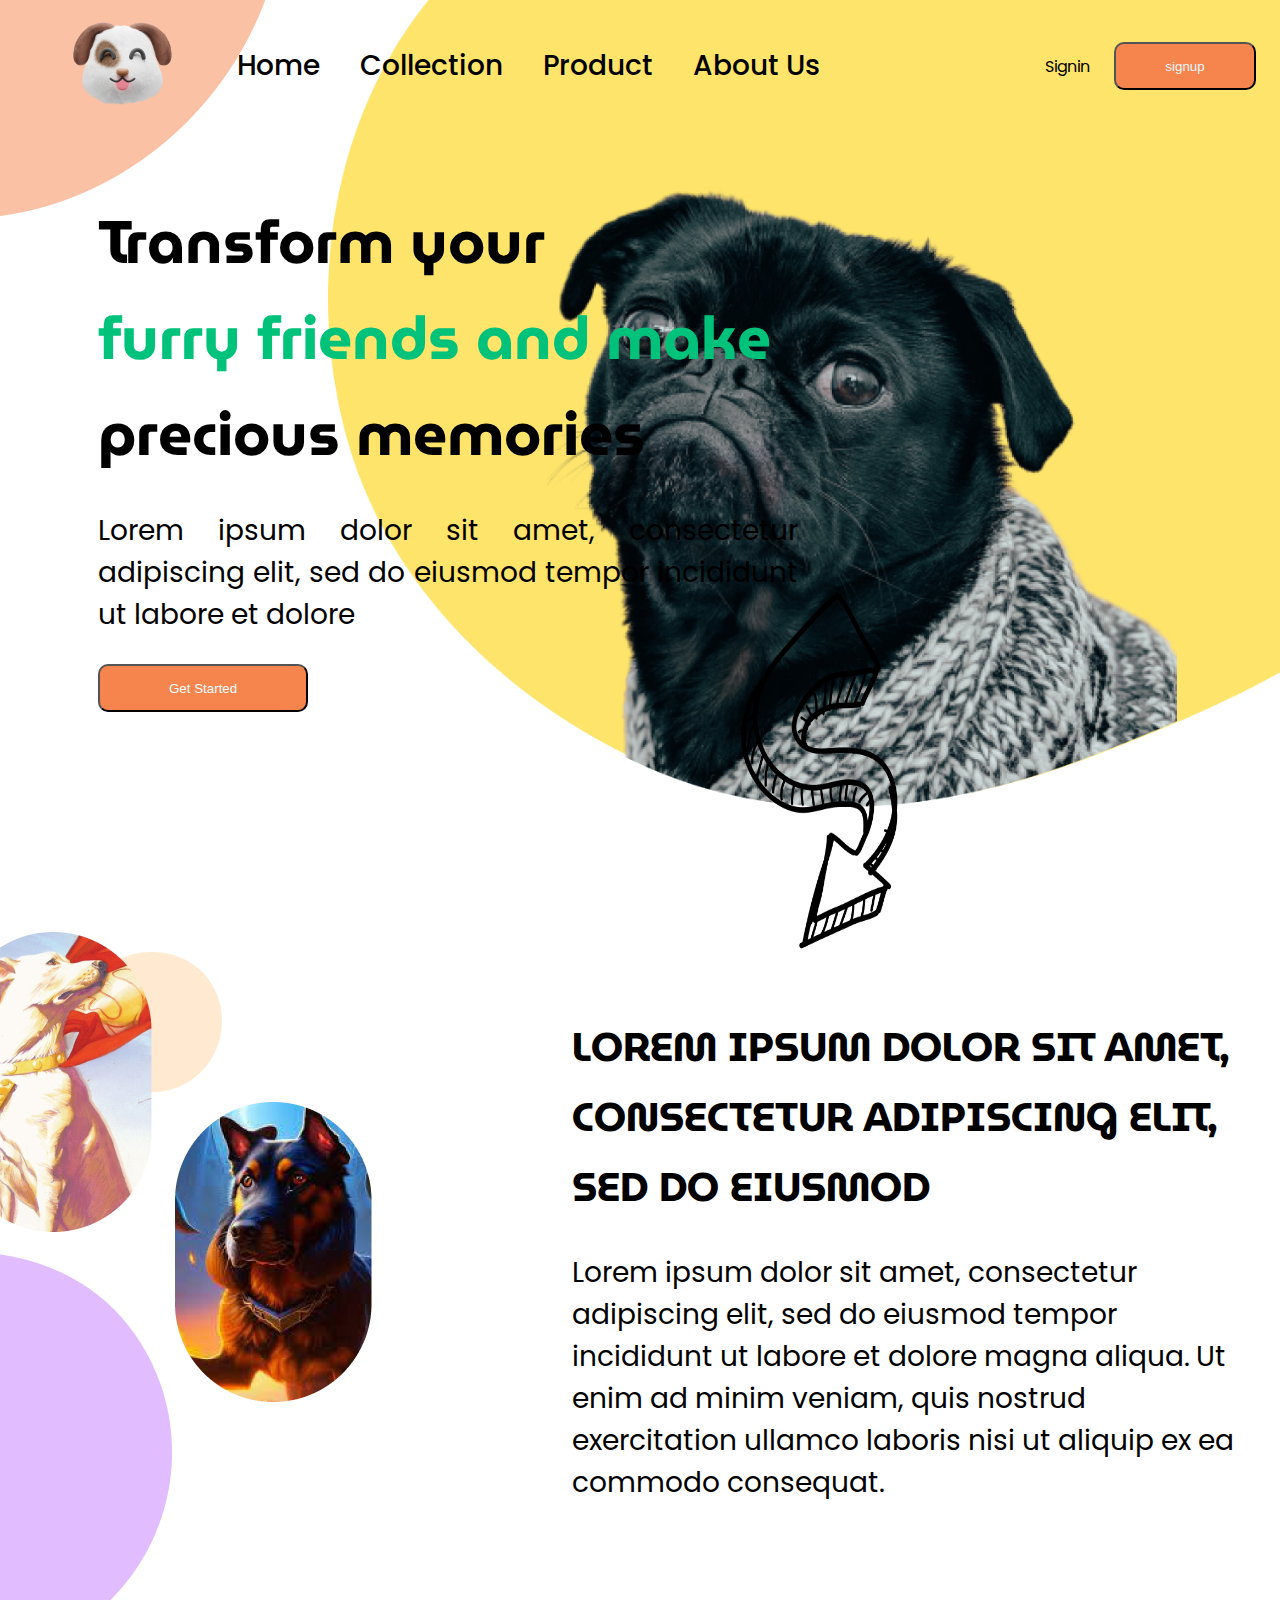
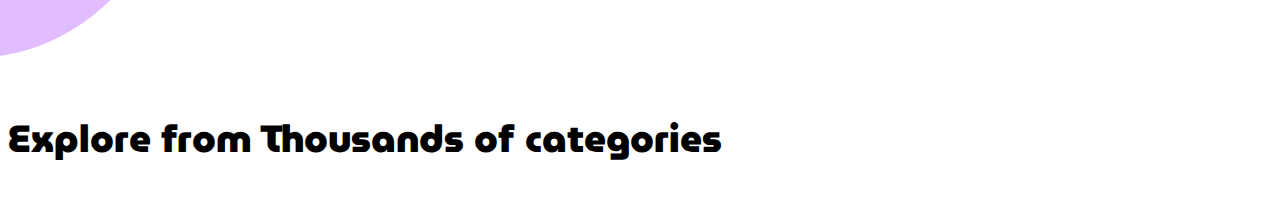
==== dogpage.html @ 7272dfd1 "AI doggo Landing Page Initial commit" ====
<!DOCTYPE html>
<html lang="en">
    <head>
        <meta charset="UTF-8">
        <meta name="viewport" content="width=device-width, initial-scale=1.0">
        <title>DOG PAGE</title>
        <link rel="stylesheet" href="moder.css">
        <link rel="preconnect" href="https://fonts.googleapis.com">
        <link rel="preconnect" href="https://fonts.gstatic.com" crossorigin>
        <link
            href="https://fonts.googleapis.com/css2?family=Poppins:ital,wght@0,100;0,200;0,300;0,400;0,500;0,600;0,700;0,800;0,900;1,100;1,200;1,300;1,400;1,500;1,600;1,700;1,800;1,900&family=Roboto:wght@100&display=swap"
            rel="stylesheet">
        <link rel="preconnect" href="https://fonts.googleapis.com">

        <link
            href="https://fonts.googleapis.com/css2?family=MuseoModerno:wght@900&family=Poppins:ital,wght@0,100;0,200;1,100&display=swap"
            rel="stylesheet">

    </head>
    <body>

        <div class="main">

            <div class="parent">
                <div class="child1">
                    <div class="childA1">
                        <div class="childA11">
                            <img src="./images/Vectora.png" alt>
                        </div>
                        <img src="./images/Dog.png" alt>

                    </div>
                    <div class="childA2">
                        <ul>
                            <li>
                                Home
                            </li>
                            <li>
                                Collection
                            </li>
                            <li>
                                Product
                            </li>
                            <li>
                                About Us
                            </li>
                        </ul>
                    </div>
                </div>
                <div class="child2">
                    <p class="a">Signin</p>
                    <button class="b">signup</button>
                </div>
            </div>
            <div class="parent1">
                <div class="child3">

                    <p class="c">Transform your
                    </p>
                    <p class="d">
                        furry friends and make
                    </p>
                    <p class="e">
                        precious memories
                    </p>

                    <p class="f">
                        Lorem ipsum dolor sit amet, consectetur adipiscing elit,
                        sed do eiusmod tempor incididunt ut labore et dolore
                    </p>
                    <button>Get Started </button>
                </div>
                <div class="child4">
                    <img src="./images/cd.png" alt>
                </div>
                <div class="child5">
                    <img src="./images/fg.png" alt>

                </div>
            </div>
            <div class="dady">
                <div class="parent2">

                        <span class="baby1"><img src="./images/Vectorb.png" alt></span>
                        
                        <span class="baby2"><img src="./images/Frame 8.png" alt></span>
                        
                        <span class="baby3"><img src="./images/Frame 7.png" alt></span>
                        
                        <span class="baby4"><img src="./images/Vectorc.png" alt></span>
                        
                        <span class="baby5"><img src="./images/Frame 6.png" alt></span>

                        <span class="baby6"><img src="./images/Vectord.png" alt></span>

                        
                        

                    </div>
                
                <div class="parent3">
                    <div class="subchild">
                    <p class="g" >Lorem ipsum dolor sit amet,</p>
                        <p class="h"> consectetur adipiscing elit,</p>
                        <p class="i">sed do eiusmod</p>
                         
                    <div class="subchildA">
                        <p>Lorem ipsum dolor sit amet, consectetur 
                        </p>
                        <p>adipiscing elit, sed do eiusmod tempor</p>
                        <p>incididunt ut labore et dolore magna aliqua. Ut</p>
                        <p>enim ad minim veniam, quis nostrud</p>
                        <p>exercitation ullamco laboris nisi ut aliquip ex ea</p>
                        <p>commodo consequat.</p>
                    </div>
                </div>
            </div>
            
                </div>
            </div>


                </div>
            </div>
            <div class="mommy">
                <div class="parent4">
                    <div class="div1">
                        <p>Explore from Thousands of categories
                            </p>
                    </div>

        </div>

    </body>
</html>
---- moder.css ----
.childA2 ul li{
    list-style: none;
margin: 20px;
}
.child1{
    display:flex; 
}
.childA11{
    position: absolute;
    top: -200px;
    left:-10px;
    z-index: -1;
}
.childA2 ul{
    display: flex;
    align-items: center;
    height:100%;
    margin: 0%;
    color: #000;


font-size: 28px;
font-style: normal;
font-weight: 500;
line-height: normal;
}
.childA2{
    color: #000;
}
.parent{
    display: flex;
    justify-content: space-between;
   font-family: 'Poppins', sans-serif;
   margin-left: 60px;
   margin-left: 60px;




}
.child2 {display: flex;
    gap:24px;
    align-items: center;
    margin-right: 16px;
    
}
.b{
    background-color: #F6844D;
    color: aliceblue;
    width: 80px;
    height: 27px;
    border-radius: 10px;
}
.c{
    color: #000;

    font-family: MuseoModerno;
    font-size: 60px;
    font-style: normal;
    font-weight: 700;
    line-height: normal;
    margin: 0%;
}
.d{
    font-family: 'MuseoModerno';
    font-style: normal;
    font-weight: 700;
    line-height: normal;
    font-size: 60px;
    color:#00C27A;
    margin: 0%;
}
.e{
    font-family: 'MuseoModerno';
    color:black;
    margin: 0%;
    font-size: 60px;
    font-style: normal;
    font-weight: 700;
    line-height: normal;
}
.f{
    
font-family: Poppins;
font-size: 28px;
font-style: normal;
font-weight: 400;
line-height: normal;
width: 700px;
text-align:justify ;
}
button{
    background-color:#F6844D;
    color: azure;
    border-radius: 10px;
     
    height: 40px;
     
     display: inline-flex;
      padding: 22px 69px;
justify-content: center;
align-items: center;

    
}
.child3{
    padding:70px 90px ;
    
    
}
.child4 img{
    position: absolute;
    top: -96px;
  
    right:0px;
    width: 952px;
    /* height: 700px; */
    z-index: -1;

   
   
    direction: flex;
    
}
.parent1{
    display: flex;
    justify-content: space-between;
    
}
.child5 {
    position: absolute;
    top:570px;
    left:720px;
    }
    .child5 img{
        height: 400px;
        width: 200px;
        
    }
    .baby1{
        position: absolute;
        right:620px;
        top: 300px;
        
    

    }
    .baby2{
        position: absolute;
        top: 550px;
        right:650px;
    }
    .baby3{
        position: relative;
        top:380px;
        right:420px;
    }
    .baby4{
        position: absolute;
        top: 400px;
        right:350px;
        z-index: -1;
    }
    .baby5{
        position: absolute;
        top: 550px;
        right:200px;
        z-index: -1;
    }
    .baby6{
        
        position: absolute;
        top:700px;
        z-index: -1;
        right:400px;
       

    }
    .subchild{
        
        font-family: 'MuseoModerno';
        
        font-size: 28px;
       font-style: normal;
    font-weight: 400;
     line-height: normal;
width: 700px;
text-align:justify ;
        
        
    }
    .subchildA{
       
        margin-top: 30px;
        font-family: Poppins;
        font-size: 28px;
        
        font-weight: 400;
        
        width: 700px;
        
    }
    .dady{
        
        display: flex;
        justify-content:flex-end;
        margin-bottom: 200px;
        
    }
    .parent2{
        
        margin-top: -230PX;
        position: relative;
    } 
    .parent3{
        display: flex;
       margin-top: 230px;
       
       
       

    }

    .subchildA p {
        margin: 0;
    }
    .subchild p{
        margin:0;
    }
    .g{
        color: #000;

        font-family: MuseoModerno;
        font-size: 40px;
        font-style: normal;
        font-weight: 700;
        line-height: 70px; /* 175% */
        text-transform: uppercase;
    }
    .h{
        color: #000;

        font-family: MuseoModerno;
        font-size: 40px;
        font-style: normal;
        font-weight: 700;
        line-height: 70px; 
        text-transform: uppercase;

    }
    .i{
        color: #000;

font-family: MuseoModerno;
font-size: 40px;
font-style: normal;
font-weight: 700;
line-height: 70px; /* 175% */
text-transform: uppercase;

    }
    .mommy p{
        color: #000;

font-family: MuseoModerno;
font-size: 38px;
font-style: normal;
font-weight: 900;
line-height: 70px;

    }
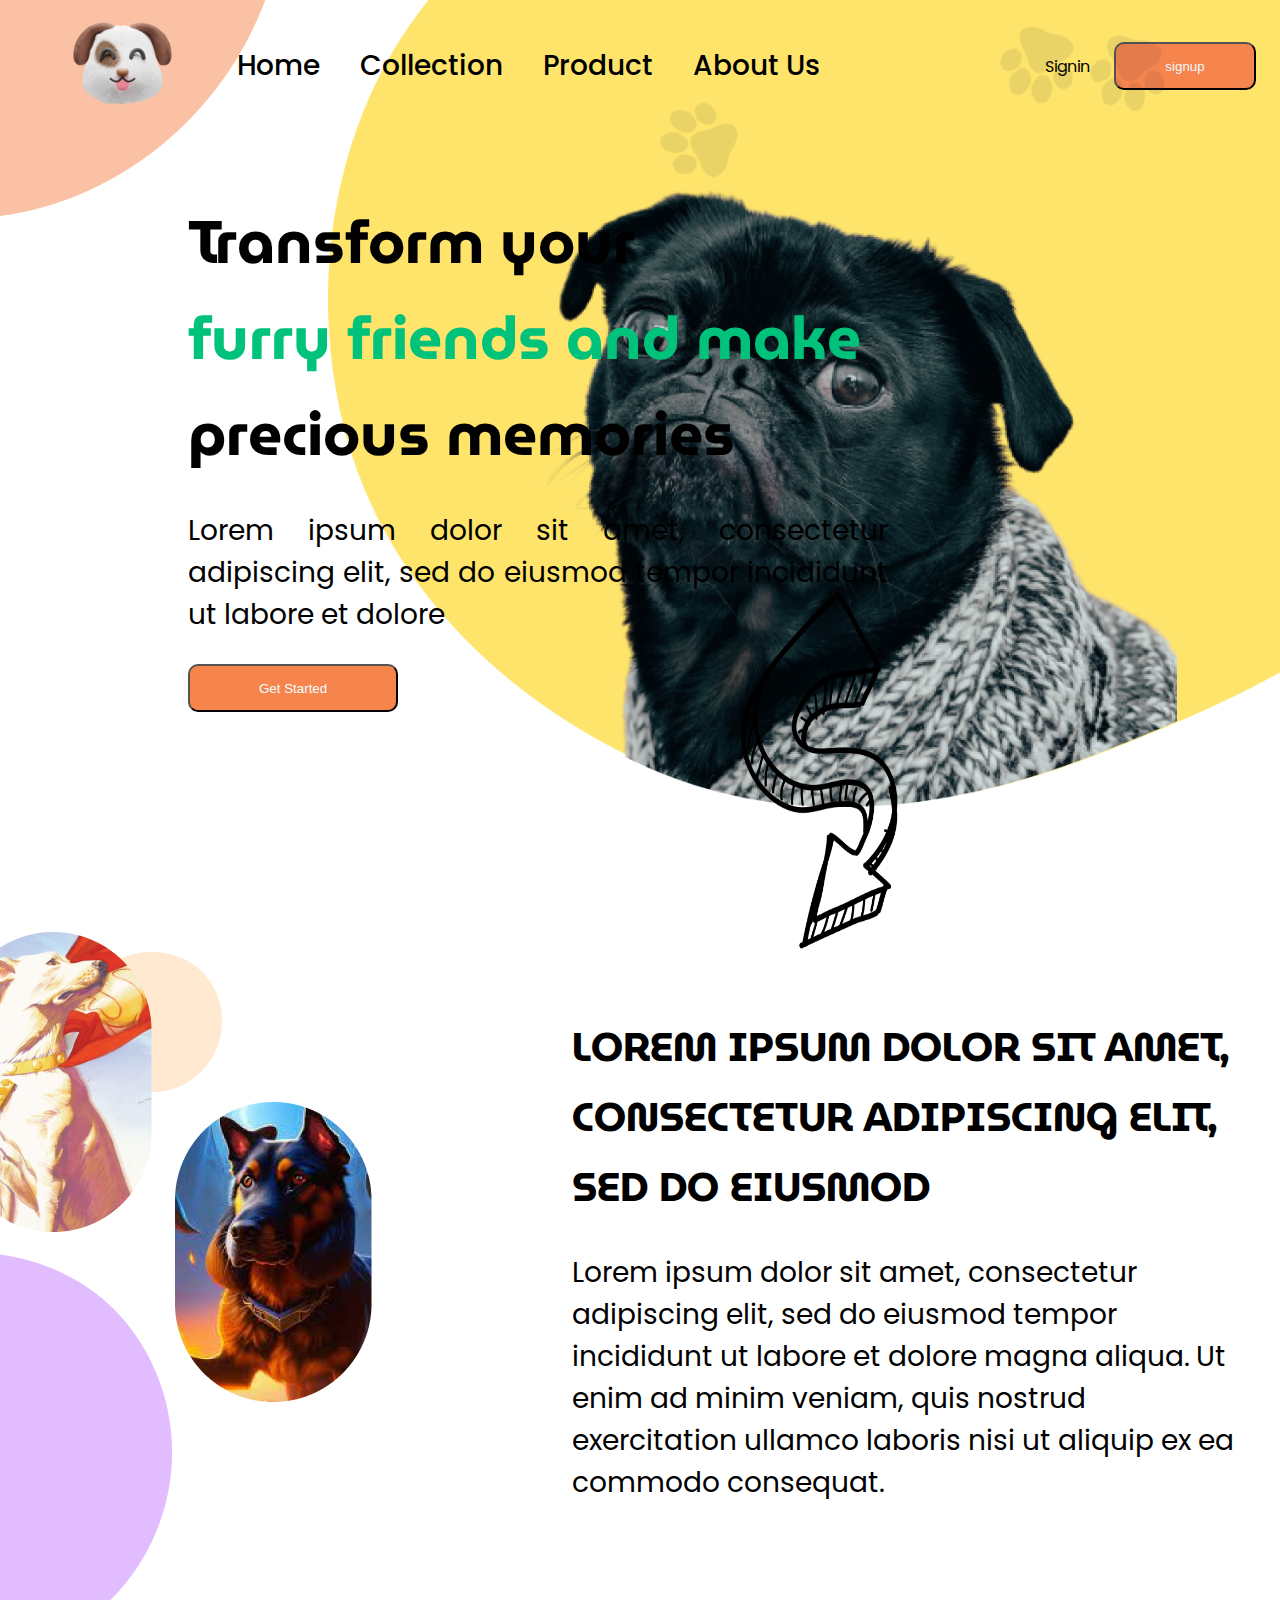
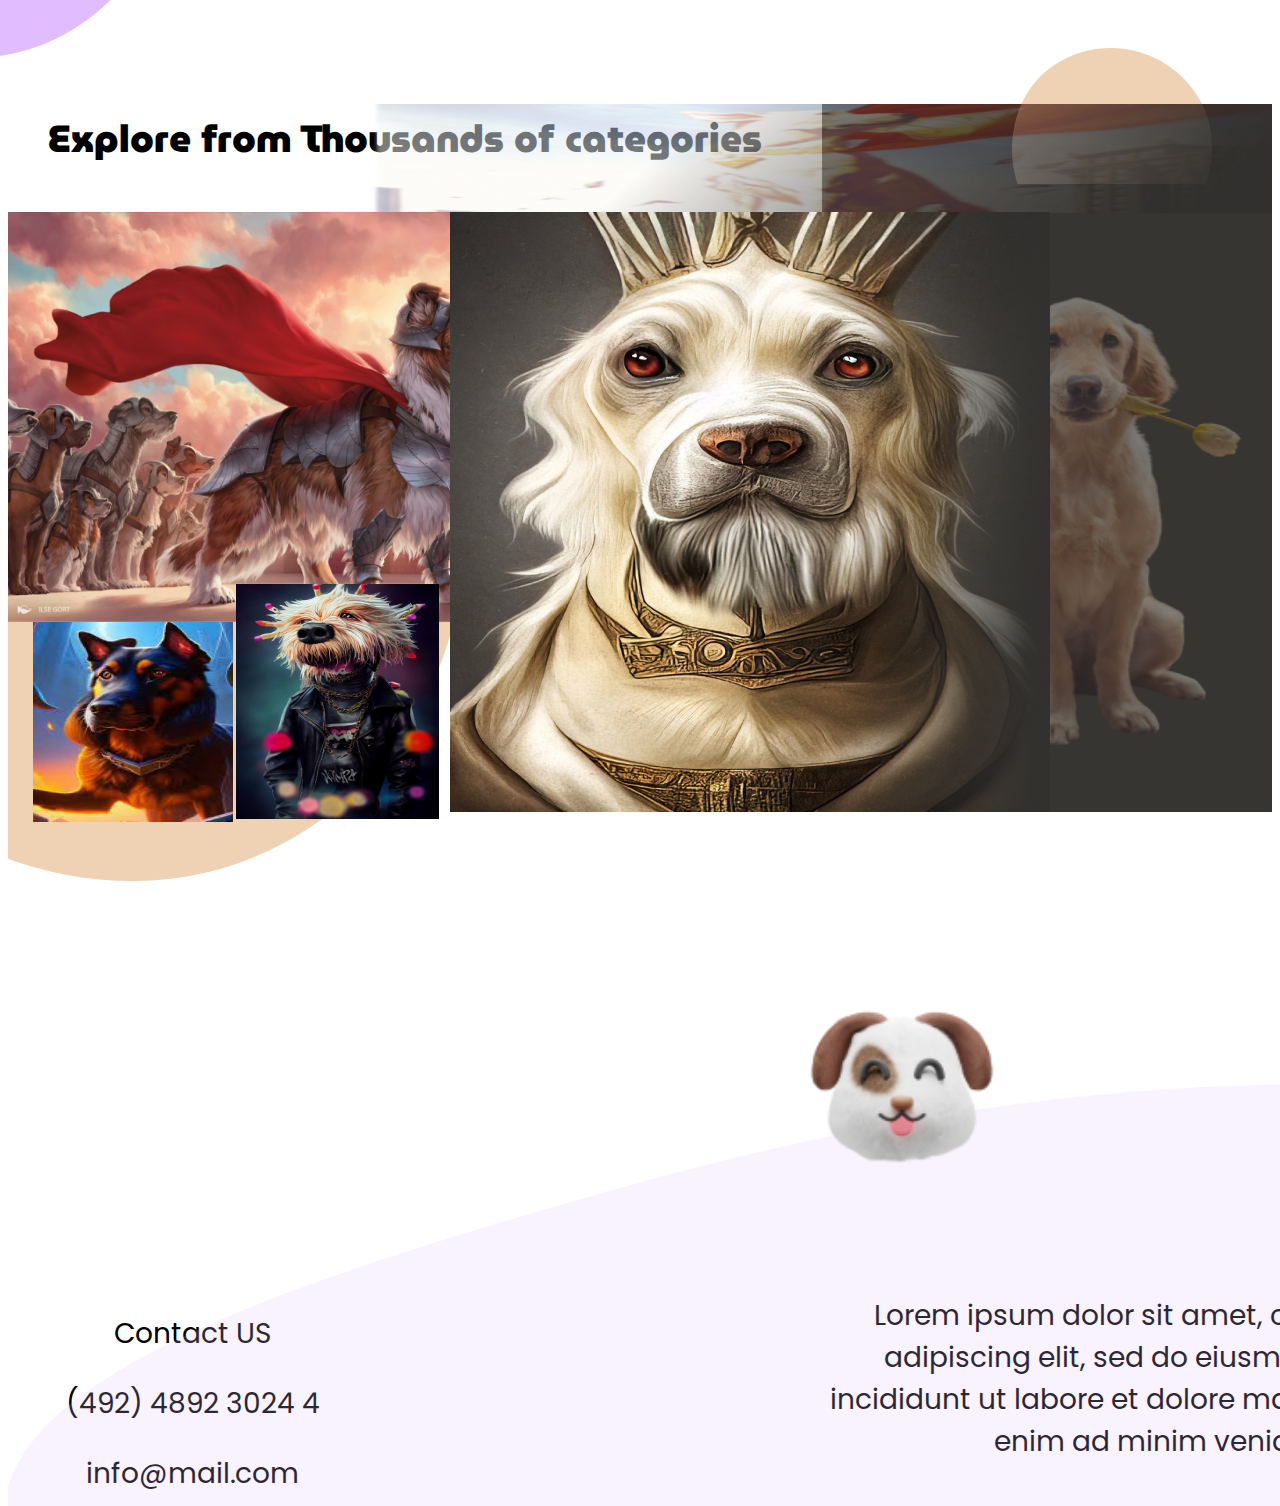
==== commit ecc0dea2: "push the dogolandingpage" ====
--- a/dogpage.html
+++ b/dogpage.html
@@ -22,10 +22,12 @@
         <div class="main">
 
             <div class="parent">
+                
                 <div class="child1">
                     <div class="childA1">
                         <div class="childA11">
-                            <img src="./images/Vectora.png" alt>
+                            <img  src="./images/Vectora.png" alt>
+                           
                         </div>
                         <img src="./images/Dog.png" alt>
 
@@ -71,7 +73,11 @@
                     <button>Get Started </button>
                 </div>
                 <div class="child4">
+
                     <img src="./images/cd.png" alt>
+                    <img class="Ba footImg" src="./images/image 17 (2).png" alt="">
+                    <img class="Bb footImg" src="./images/image 17 (2).png" alt="">
+                    <img class="Bc footImg" src="./images/image 17 (2).png" alt="">
                 </div>
                 <div class="child5">
                     <img src="./images/fg.png" alt>
@@ -127,9 +133,41 @@
                     <div class="div1">
                         <p>Explore from Thousands of categories
                             </p>
+                            <img class="boi1" src="./images/image 14 (1).png" alt="">
+                            <div class="boi2"><img src="./images/image 27.png" alt=""></div>
+                            <div class="boi3"> <img src="./images/image 18.png" alt=""></div>
+                            <div class="boi4"> <img src="./images/unsplash_Sg3XwuEpybU.png" alt=""></div>
+                            <div class="boi5"> <img src="./images/image 17 (1).png" alt=""></div>
+                            <div class="boi6"><img src="./images/image 16 (2).png" alt=""></div>
+                            <div class="boi7"><img src="./images/Vector.png" alt=""></div>
+                            <div class="boi8"><img src="./images/Vector.png" alt=""></div>
+                
+
                     </div>
+                </div>
+            </div>
+                    <div class="footer">
+                        <div class="last1">
+                            
+                            <p class="y">Lorem ipsum dolor sit amet, consectetur adipiscing elit, sed do eiusmod tempor incididunt ut labore et dolore magna aliqua. Ut enim ad minim veniam</p>
+                          <div class="x">
+                            <p>Contact US</p>
+                            <p>(492) 4892 3024 4</p>
+                            <p>info@mail.com</p>
+                          </div>
+                
 
-        </div>
+                        </div>
+                        <div class="last2">
+                         <img class="aa" src="./images/Dog.png" alt="">
+                        <img class="bb" src="images/Vector (1).png" alt="">
+                    </div>
+                       
+                    </div>
+                </div>
+
+
+                </div>
 
     </body>
 </html>--- a/moder.css
+++ b/moder.css
@@ -24,6 +24,9 @@
 font-weight: 500;
 line-height: normal;
 }
+
+
+
 .childA2{
     color: #000;
 }
@@ -108,13 +111,12 @@
     
     
 }
-.child4 img{
+.child4 img:first-child{
     position: absolute;
     top: -96px;
   
     right:0px;
     width: 952px;
-    /* height: 700px; */
     z-index: -1;
 
    
@@ -122,9 +124,35 @@
     direction: flex;
     
 }
+.footImg{
+    position: absolute !important;
+    z-index: 3 !important;
+}
+.Ba{
+    
+
+    right: 180px;
+    top:1px;
+    transform: rotate(33deg);
+
+}
+.Bb{
+    top:9px;
+    right: 90px;
+    
+    transform:rotate(27deg);
+
+}
+.Bc{
+    top:80px;
+    left: 50%;
+    transform:rotate(127deg);
+
+}
 .parent1{
     display: flex;
     justify-content: space-between;
+    margin-left: 90px;
     
 }
 .child5 {
@@ -205,6 +233,7 @@
         display: flex;
         justify-content:flex-end;
         margin-bottom: 200px;
+        margin-left: 80px;
         
     }
     .parent2{
@@ -267,5 +296,164 @@
 font-style: normal;
 font-weight: 900;
 line-height: 70px;
-
-    }+margin-left: 40px;
+
+    }
+    .div1{
+        position: relative;
+    }
+    .boi1{
+        position: absolute;
+       
+        right: 0px;
+        top:0px;
+        bottom: 10px;
+        width: 819px;
+        height: 216px;
+
+    }
+    .boi3{position: absolute;
+        width: 600px;
+        height: 700px;
+        right:0px;
+        left: 35%;
+        top:108px
+        
+        
+
+    }
+    .boi4{
+        position: absolute;
+        right:0px;
+        top:0px;
+        background-color:#373532;
+        z-index: -1;
+      
+    }
+    .boi3 img{
+        width:600px;
+        height: 600px;
+    }
+    .boi2{
+        position: absolute;
+        
+         
+    }
+    .boi4 img{
+        width:450px;
+        height: 704px;
+        
+    }
+    .boi1{
+        width:900px;
+        height: 110px;
+    }
+    .boi2 img{
+        width: 547px;
+    }
+    .boi5{
+        position: absolute;
+        top:518px;
+        left:2%;
+        
+        
+    }
+    .boi6{
+        position: absolute;
+        top:480px;
+        left:18%;
+    }
+    .boi6 img{
+        width: 203px;
+        height: 235px;
+    }
+    .boi5 img{
+
+        width: 200px;
+        height: 200px;
+    }
+    .boi7{
+        position: absolute;
+        right: 90px;
+        transform: rotate(270deg);
+        top: -90px;
+        z-index: -1;
+        
+       
+
+    }
+    .boi7 img{
+        height: 200px;
+
+
+    }
+    .footer{
+        display: flex;
+        justify-content: space-between;
+        position: relative;
+    }
+    .last1 p{
+        color: #000;
+
+        text-align: center;
+          font-family: Poppins;
+         font-size: 28px;
+             font-style: normal;
+           font-weight: 400;
+          line-height: normal;   
+    }
+    .last1{
+        display: flex ;
+        flex-direction: row-reverse;
+    }
+    .last2{
+        position: absolute;
+        width: 100%;
+        z-index: 1;
+    }
+    .aa{
+        position: absolute;
+        top:-100px;
+         right:270px;
+         
+
+    }
+    
+    .aa{
+        width: 200px;
+        height: 200px;
+    }
+    .bb{
+        position:absolute;
+        flex-shrink: 0;
+        width: 1570px;
+        height: 421px;
+        z-index: -1;
+        
+       
+    }
+    .mommy{
+        margin-bottom: 200px;
+
+
+    }
+    .x{margin-top: 200px;
+        margin-left: 50px;
+        width: 269px;
+        height: 140px;
+         
+        
+         
+        
+        
+        
+        
+    }
+    .y{
+        margin-top: 210px;
+        margin-left: 500px;
+        width: 659px;
+        height: 168px;
+        
+    }
+
